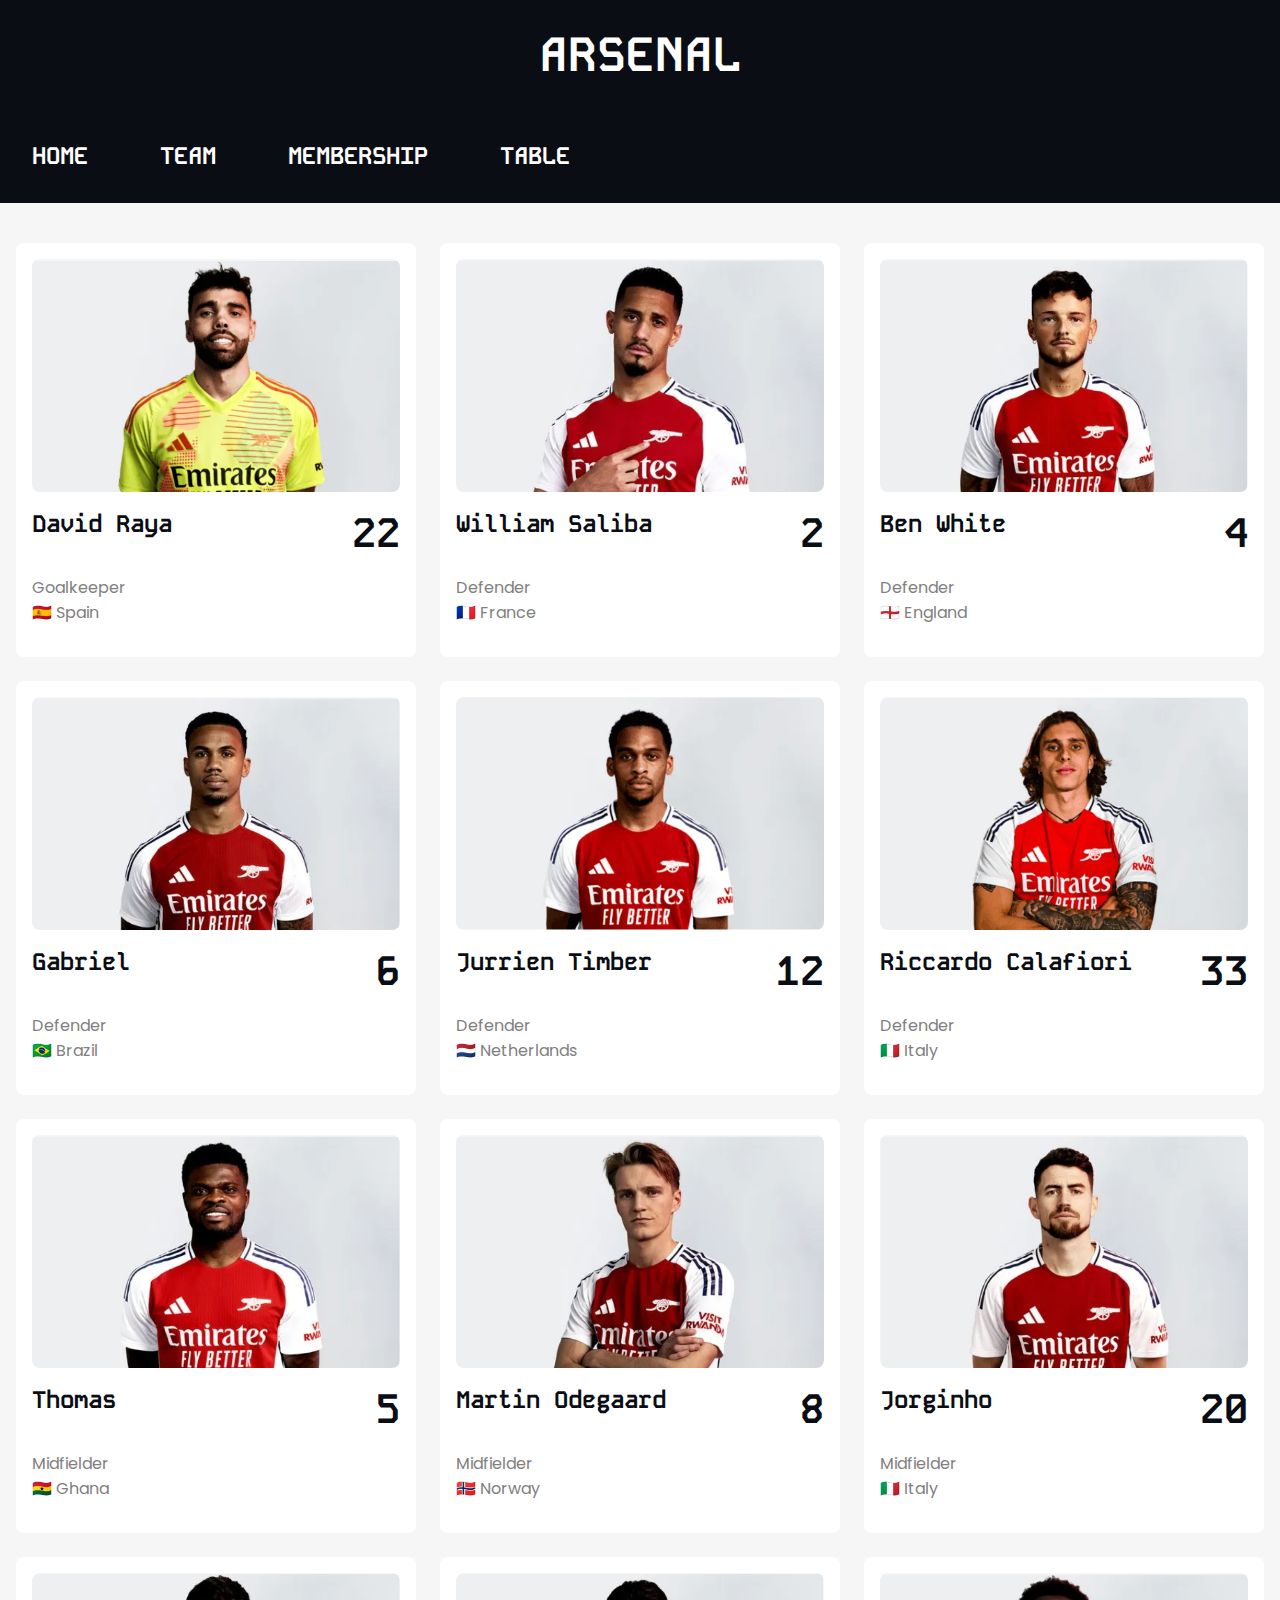
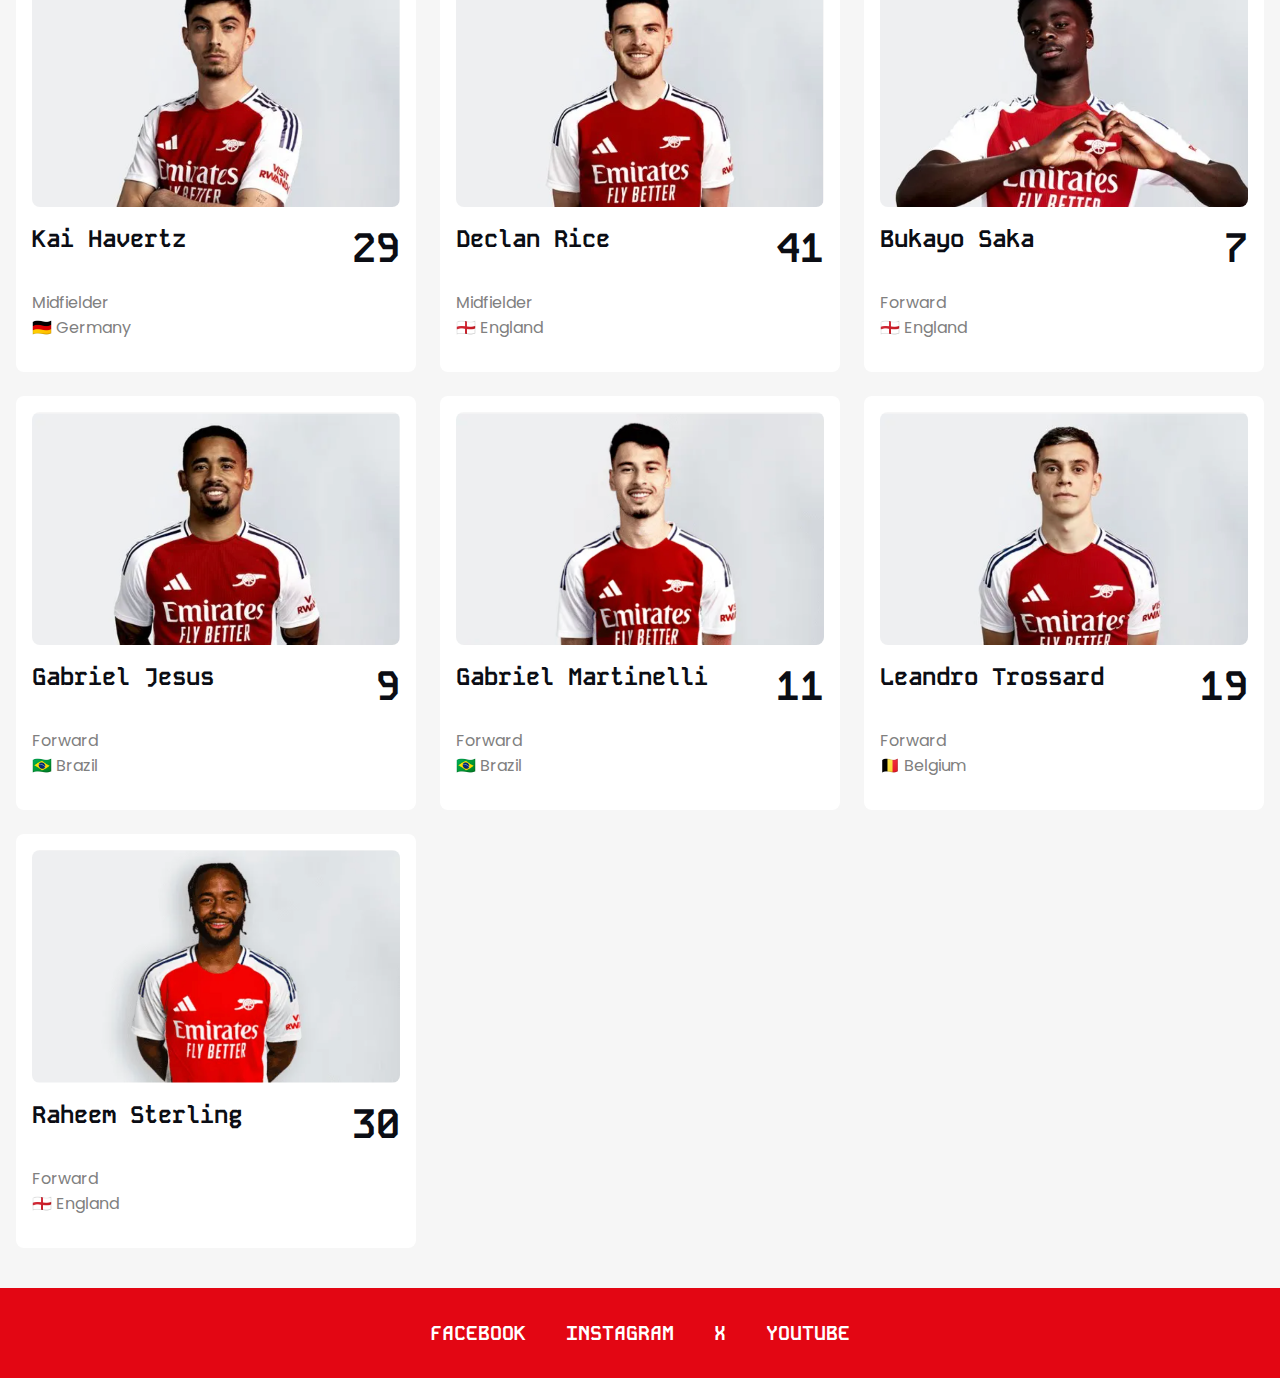
==== src/index.html @ 56d0495a "add assignment to github" ====
<!DOCTYPE html>
<html lang="en">
<head>
    <meta charset="UTF-8">
    <meta name="viewport" content="width=device-width, initial-scale=1.0">
    <link rel="stylesheet" href="./css/reset.css">
    <link rel="stylesheet" href="./css/variables.css">
    <link rel="stylesheet" href="./css/navbar.css">
    <link rel="stylesheet" href="./css/style.css">
    <link rel="stylesheet" href="./css/index.css">
    <title>Document</title>
</head>
<body>
    <header>
        <h1><a href="#">Arsenal</a></h1>
    </header>
    <main>
        <nav class="navbar">
            <input type="checkbox" id="sidebar-active">
            <label 
                for="sidebar-active" 
                class="navbar__sidebar--open">
                <svg xmlns="http://www.w3.org/2000/svg" height="24px" viewBox="0 -960 960 960" width="24px" fill="#ffffff"><path d="M140-254.62v-59.99h680v59.99H140ZM140-450v-60h680v60H140Zm0-195.39v-59.99h680v59.99H140Z"/></svg>
            </label>
            <label 
                id="overlay" 
                for="sidebar-active">
            </label>
            <div class="links-container">
                <label 
                    for="sidebar-active" 
                    class="navbar__sidebar--close">
                    <svg xmlns="http://www.w3.org/2000/svg" height="24px" viewBox="0 -960 960 960" width="24px" fill="#ffffff"><path d="M256-213.85 213.85-256l224-224-224-224L256-746.15l224 224 224-224L746.15-704l-224 224 224 224L704-213.85l-224-224-224 224Z"/></svg>
                </label>
                
                <a href="#">Home</a>
                <a href="./index.html">Team</a>
                <a href="#">Membership</a>
                <a href="./pages/table.html">Table</a>
            </div>
        </nav>

        <section class="card-container">
            <div class="card card1">
                <img class="card__img" src="./assets/images/Raya.png" alt="Picture of David Raya">
                <div class="card__player">
                    <p>David Raya</p>
                    <p class="player__number">22</p>
                </div>
                <div class="card__info">
                    <p>Goalkeeper</p>
                    <p>🇪🇸 Spain</p>
                </div>
            </div>
            <div class="card card2">
                <img class="card__img" src="./assets/images/Saliba.png" alt="Picture of William Saliba">
                <div class="card__player">
                    <p>William Saliba</p>
                    <p class="player__number">2</p>
                </div>
                <div class="card__info">
                    <p>Defender</p>
                    <p>🇫🇷 France</p>
                </div>
            </div>
            <div class="card card3">
                <img class="card__img" src="./assets/images/White.png" alt="Picture of Ben White">
                <div class="card__player">
                    <p>Ben White</p>
                    <p class="player__number">4</p>
                </div>
                <div class="card__info">
                    <p>Defender</p>
                    <p>🏴󠁧󠁢󠁥󠁮󠁧󠁿 England</p>
                </div>
            </div>
            <div class="card card4">
                <img class="card__img" src="./assets/images/Gabriel.png" alt="Picture of Gabriel">
                <div class="card__player">
                    <p>Gabriel</p>
                    <p class="player__number">6</p>
                </div>
                <div class="card__info">
                    <p>Defender</p>
                    <p>🇧🇷 Brazil</p>
                </div>
            </div>
            <div class="card card5">
                <img class="card__img" src="./assets/images/Timber.png" alt="Picture of Jurrien Timber">
                <div class="card__player">
                    <p>Jurrien Timber</p>
                    <p class="player__number">12</p>
                </div>
                <div class="card__info">
                    <p>Defender</p>
                    <p>🇳🇱 Netherlands</p>
                </div>
            </div>
            <div class="card card6">
                <img class="card__img" src="./assets/images/Calafiori.png" alt="Picture of Riccardo Calafiori">
                <div class="card__player">
                    <p>Riccardo Calafiori</p>
                    <p class="player__number">33</p>
                </div>
                <div class="card__info">
                    <p>Defender</p>
                    <p>🇮🇹 Italy</p>
                </div>
            </div>
            <div class="card card7">
                <img class="card__img" src="./assets/images/Thomas.png" alt="Picture of Thomas Partey">
                <div class="card__player">
                    <p>Thomas</p>
                    <p class="player__number">5</p>
                </div>
                <div class="card__info">
                    <p>Midfielder</p>
                    <p>🇬🇭 Ghana</p>
                </div>
            </div>
            <div class="card card8">
                <img class="card__img" src="./assets/images/Odegaard.png" alt="Picture of Martin Odegaard">
                <div class="card__player">
                    <p>Martin Odegaard</p>
                    <p class="player__number">8</p>
                </div>
                <div class="card__info">
                    <p>Midfielder</p>
                    <p>🇳🇴 Norway</p>
                </div>
            </div>
            <div class="card card9">
                <img class="card__img" src="./assets/images/Jorginho.png" alt="Picture of Jorginho">
                <div class="card__player">
                    <p>Jorginho</p>
                    <p class="player__number">20</p>
                </div>
                <div class="card__info">
                    <p>Midfielder</p>
                    <p>🇮🇹 Italy</p>
                </div>
            </div>
            <div class="card card10">
                <img class="card__img" src="./assets/images/Havertz.png" alt="Picture of Kai Havertz">
                <div class="card__player">
                    <p>Kai Havertz</p>
                    <p class="player__number">29</p>
                </div>
                <div class="card__info">
                    <p>Midfielder</p>
                    <p>🇩🇪 Germany</p>
                </div>
            </div>
            <div class="card card11">
                <img class="card__img" src="./assets/images/Rice.png" alt="Picture of Declan Rice">
                <div class="card__player">
                    <p>Declan Rice</p>
                    <p class="player__number">41</p>
                </div>
                <div class="card__info">
                    <p>Midfielder</p>
                    <p>🏴󠁧󠁢󠁥󠁮󠁧󠁿 England</p>
                </div>
            </div>
            <div class="card card12">
                <img class="card__img" src="./assets/images/Saka.png" alt="Picture of Bukayo Saka">
                <div class="card__player">
                    <p>Bukayo Saka</p>
                    <p class="player__number">7</p>
                </div>
                <div class="card__info">
                    <p>Forward</p>
                    <p>🏴󠁧󠁢󠁥󠁮󠁧󠁿 England</p>
                </div>
            </div>
            <div class="card card13">
                <img class="card__img" src="./assets/images/Jesus.png" alt="Picture of Gabriel Jesus">
                <div class="card__player">
                    <p>Gabriel Jesus</p>
                    <p class="player__number">9</p>
                </div>
                <div class="card__info">
                    <p>Forward</p>
                    <p>🇧🇷 Brazil</p>
                </div>
            </div>
            <div class="card card14">
                <img class="card__img" src="./assets/images/Martinelli.png" alt="Picture of Gabriel Martinelli">
                <div class="card__player">
                    <p>Gabriel Martinelli</p>
                    <p class="player__number">11</p>
                </div>
                <div class="card__info">
                    <p>Forward</p>
                    <p>🇧🇷 Brazil</p>
                </div>
            </div>
            <div class="card card15">
                <img class="card__img" src="./assets/images/Trossard.png" alt="Picture of Leandro Trossard">
                <div class="card__player">
                    <p>Leandro Trossard</p>
                    <p class="player__number">19</p>
                </div>
                <div class="card__info">
                    <p>Forward</p>
                    <p>🇧🇪 Belgium</p>
                </div>
            </div>
            <div class="card card16">
                <img class="card__img" src="./assets/images/Sterling.png" alt="Picture of Raheem Sterling">
                <div class="card__player">
                    <p>Raheem Sterling</p>
                    <p class="player__number">30</p>
                </div>
                <div class="card__info">
                    <p>Forward</p>
                    <p>🏴󠁧󠁢󠁥󠁮󠁧󠁿 England</p>
                </div>
            </div>
        </section>
    </main>
    <footer>
        <section class="social">
            <a href="#">Facebook</a>
            <a href="#">Instagram</a>
            <a href="#">X</a>
            <a href="#">Youtube</a>
        </section>
    </footer>
</body>
</html>
---- src/css/variables.css ----
:root {
    --primary-background-color: #e30613;
    --secondary-background-color: #F6F6F6;
    --tertiary-background-color: #ffffff;

    --primary-color: #0B0D14;
    --secondary-color: #ffffff;
    --tertiary-color: #808080;
    --primary-color-opacity: #0b0d1407;

    --space-x-small: 0.5rem;
    --space-small: 0.75rem;
    --space-medium: 1rem;
    --space-large: 1.5rem;
    --space-x-large: 2rem;
    --space-xx-large: 2.5rem;

    --border-radius: 0.5rem;

    --font-size-small: 0.75rem;
    --font-size-medium: 1rem;
    --font-size-large: 1.125rem;
    --font-size-x-large: 1.25rem;
    --font-size-xx-large: 1.5rem;
}
---- src/css/navbar.css ----
.navbar {
    width: 100%;
    height: auto;
    min-height: 6vh;
    font-family: "KodeMono-Bold", sans-serif;
    background-color: var(--primary-color);
    display: flex;
    justify-content: flex-start;
    align-items: center;
    position: sticky;
    top: 0;
}

.links-container {
    height: 100%;
    display: flex;
    flex-direction: column;
    align-items: flex-start;
    justify-content: flex-start;

    position: fixed;
    top: 0;
    left: -100%;
    z-index: 10;
    width: 200px;

    background-color: var(--primary-color);
    box-shadow: 2px 0 5px rgba(0, 0, 0, 0.2);
    transition: 0.5s ease-out;
}

nav a {
    height: auto;
    width: 100%;
    padding: var(--space-medium);
    color: var(--secondary-color);
}

nav a:hover {
    color: var(--primary-background-color);
}

nav svg:hover{
    fill: var(--primary-background-color);
    cursor: pointer;
}

.navbar__sidebar--open,
.navbar__sidebar--close {
    padding: var(--space-medium);
    display: flex;
    align-items: center;
}

#sidebar-active {
    display: none;
}

#sidebar-active:checked ~ .links-container {
    left: 0;
}

@media screen and (min-width: 768px) {
    .navbar {
        padding: var(--space-medium);
    }
    
    .links-container {
        width: auto;
        flex-direction: row;
        align-items: center;
        justify-content: flex-start;
        gap: var(--space-xx-large);

        position: static;

        box-shadow: none;
        transition: none;
    }

    nav a {
        font-size: var(--font-size-xx-large);
    }
    
    .navbar__sidebar--open,
    .navbar__sidebar--close {
        display: none;
    }
}

@media screen and (min-width: 1024px) {
    .navbar {
        min-height: 8vh;
    }
}
---- src/css/style.css ----
@font-face {
    font-family: "Poppins-Regular";
    src: url(../assets/fonts/Poppins-Regular.ttf);
}

@font-face {
    font-family: "KodeMono-Regular";
    src: url(../assets/fonts/KodeMono-Regular.ttf);
}

@font-face {
    font-family: "KodeMono-Bold";
    src: url(../assets/fonts/KodeMono-Bold.ttf);
}

header {
    height: auto;
    min-height: 12vh;
    font-family: "KodeMono-Bold", sans-serif;
    font-size: var(--font-size-x-large);
    background-color: var(--primary-color);
    color: var(--secondary-color);
    display: flex;
    justify-content: flex-start;
    align-items: center;
    padding: var(--space-medium);
}

header a {
    color: var(--secondary-color);
}

header a:hover {
    color: var(--primary-background-color);
}

body {
    width: 100%;
    height: auto;
    min-height: 100vh;
    font-family: "Poppins-Regular", sans-serif;
    font-size: var(--font-size-medium);
    background-color: var(--secondary-background-color);
    color: var(--primary-color);
}

footer {
    width: 100%;
    height: auto;
    min-height: 10vh;
    background-color: var(--primary-background-color);
    padding: var(--space-medium);
    display: flex;
    justify-content: center;
    align-items: center;
}

.social {
    font-family: "KodeMono-Bold", sans-serif;
}

.social a {
    color: var(--secondary-color);
}

.social a:hover {
    color: var(--primary-color);
}

@media screen and (min-width: 768px) {
    header {
        justify-content: center;
    }

    .social {
        display: flex;
        justify-content: center;
        gap: var(--space-xx-large);
    }

    .social a {
        font-size: var(--font-size-x-large);
    }
}

@media screen and (min-width: 1024px) {
    header {
        font-size: var(--font-size-xx-large);
    }

    footer {
        padding: var(--space-x-large);
    }
}
---- src/css/index.css ----
.card-container {
    width: 100%;
    height: auto;
    display: grid;
    grid-template-columns: repeat(4, 1fr);
    gap: var(--space-large);
    padding: var(--space-medium);
}

.card {
    max-width: 400px;
    min-width: 300px;
    background-color: var(--tertiary-background-color);
    display: flex;
    flex-direction: column;
    justify-self: center;
    border-radius: var(--border-radius);
    padding: var(--space-medium);
}

.card:hover {
    background-color: var(--secondary-background-color);
    cursor: pointer;
}

.card__img {
    width: 100%;
    height: auto;
    border-radius: var(--border-radius);
    margin-bottom: var(--space-medium);
}

.card__player {
    display: flex;
    justify-content: space-between;
    font-family: "KodeMono-Bold", sans-serif;
    font-size: var(--font-size-xx-large);
    margin-bottom: var(--space-medium);
}

.player__number {
    font-size: 2.5rem;
    padding-left: var(--space-x-large);
}

.card__info {
    color: var(--tertiary-color);
    margin-bottom: var(--space-medium);
}

.card1 {
    grid-column: 1/5;
    grid-row: 1/2;
}

.card2 {
    grid-column: 1/5;
    grid-row: 2/3;
}

.card3 {
    grid-column: 1/5;
    grid-row: 3/4;
}

.card4 {
    grid-column: 1/5;
    grid-row: 4/5;
}

.card5 {
    grid-column: 1/5;
    grid-row: 5/6;
}

.card6 {
    grid-column: 1/5;
    grid-row: 6/7;
}

.card7 {
    grid-column: 1/5;
    grid-row: 7/8;
}

.card8 {
    grid-column: 1/5;
    grid-row: 8/9;
}

.card9 {
    grid-column: 1/5;
    grid-row: 9/10;
}

.card10 {
    grid-column: 1/5;
    grid-row: 10/11;
}

.card11 {
    grid-column: 1/5;
    grid-row: 11/12;
}

.card12 {
    grid-column: 1/5;
    grid-row: 12/13;
}

.card13 {
    grid-column: 1/5;
    grid-row: 13/14;
}

.card14 {
    grid-column: 1/5;
    grid-row: 14/15;
}

.card15 {
    grid-column: 1/5;
    grid-row: 15/16;
}

.card16 {
    grid-column: 1/5;
    grid-row: 16/17;
}

@media screen and (min-width: 768px) {
    .card-container {
        grid-template-columns: repeat(8, 1fr);
        padding: var(--space-large) var(--space-medium);
    }
    
    .card2 {
        grid-column: 5/9;
        grid-row: 1/2;
    }
    
    .card3 {
        grid-row: 2/3;
    }
    
    .card4 {
        grid-column: 5/9;
        grid-row: 2/3;
    }
    
    .card5 {
        grid-row: 3/4;
    }
    
    .card6 {
        grid-column: 5/9;
        grid-row: 3/4;
    }
    
    .card7 {
        grid-row: 4/5;
    }
    
    .card8 {
        grid-column: 5/9;
        grid-row: 4/5;
    }
    
    .card9 {
        grid-row: 5/6;
    }
    
    .card10 {
        grid-column: 5/9;
        grid-row: 5/6;
    }
    
    .card11 {
        grid-row: 6/7;
    }
    
    .card12 {
        grid-column: 5/9;
        grid-row: 6/7;
    }
    
    .card13 {
        grid-row: 7/8;
    }
    
    .card14 {
        grid-column: 5/9;
        grid-row: 7/8;
    }
    
    .card15 {
        grid-row: 8/9;
    }
    
    .card16 {
        grid-column: 5/9;
        grid-row: 8/9;
    }
}

@media screen and (min-width: 1024px) {
    .card-container {
        grid-template-columns: repeat(12, 1fr);
        padding: var(--space-xx-large) var(--space-medium);
    }
    
    .card3 {
        grid-column: 9/13;
        grid-row: 1/2;
    }
    
    .card4 {
        grid-column: 1/5;
    }
    
    .card5 {
        grid-column: 5/9;
        grid-row: 2/3;
    }
    
    .card6 {
        grid-column: 9/13;
        grid-row: 2/3;
    }
    
    .card7 {
        grid-row: 3/4;
    }
    
    .card8 {
        grid-row: 3/4;
    }
    
    .card9 {
        grid-column: 9/13;
        grid-row: 3/4;
    }
    
    .card10 {
        grid-column: 1/5;
        grid-row: 4/5;
    }
    
    .card11 {
        grid-column: 5/9;
        grid-row: 4/5;
    }
    
    .card12 {
        grid-column: 9/13;
        grid-row: 4/5;
    }
    
    .card13 {
        grid-row: 5/6;
    }
    
    .card14 {
        grid-row: 5/6;
    }
    
    .card15 {
        grid-column: 9/13;
        grid-row: 5/6;
    }
    
    .card16 {
        grid-column: 1/5;
        grid-row: 6/7;
    }
}

@media screen and (min-width: 1440px) {
    .card-container {
        grid-template-columns: repeat(16, 1fr);
    }
    
    .card4 {
        grid-column: 13/17;
        grid-row: 1/2;
    }
    
    .card5 {
        grid-column: 1/5;
    }
    
    .card6 {
        grid-column: 5/9;
    }
    
    .card7 {
        grid-column: 9/13;
        grid-row: 2/3;
    }
    
    .card8 {
        grid-column: 13/17;
        grid-row: 2/3;
    }
    
    .card9 {
        grid-column: 1/5;
    }
    
    .card10 {
        grid-column: 5/9;
        grid-row: 3/4;
    }
    
    .card11 {
        grid-column: 9/13;
        grid-row: 3/4;
    }
    
    .card12 {
        grid-column: 13/17;
        grid-row: 3/4;
    }
    
    .card13 {
        grid-row: 4/5;
    }
    
    .card14 {
        grid-row: 4/5;
    }
    
    .card15 {
        grid-row: 4/5;
    }
    
    .card16 {
        grid-column: 13/17;
        grid-row: 4/5;
    }
}
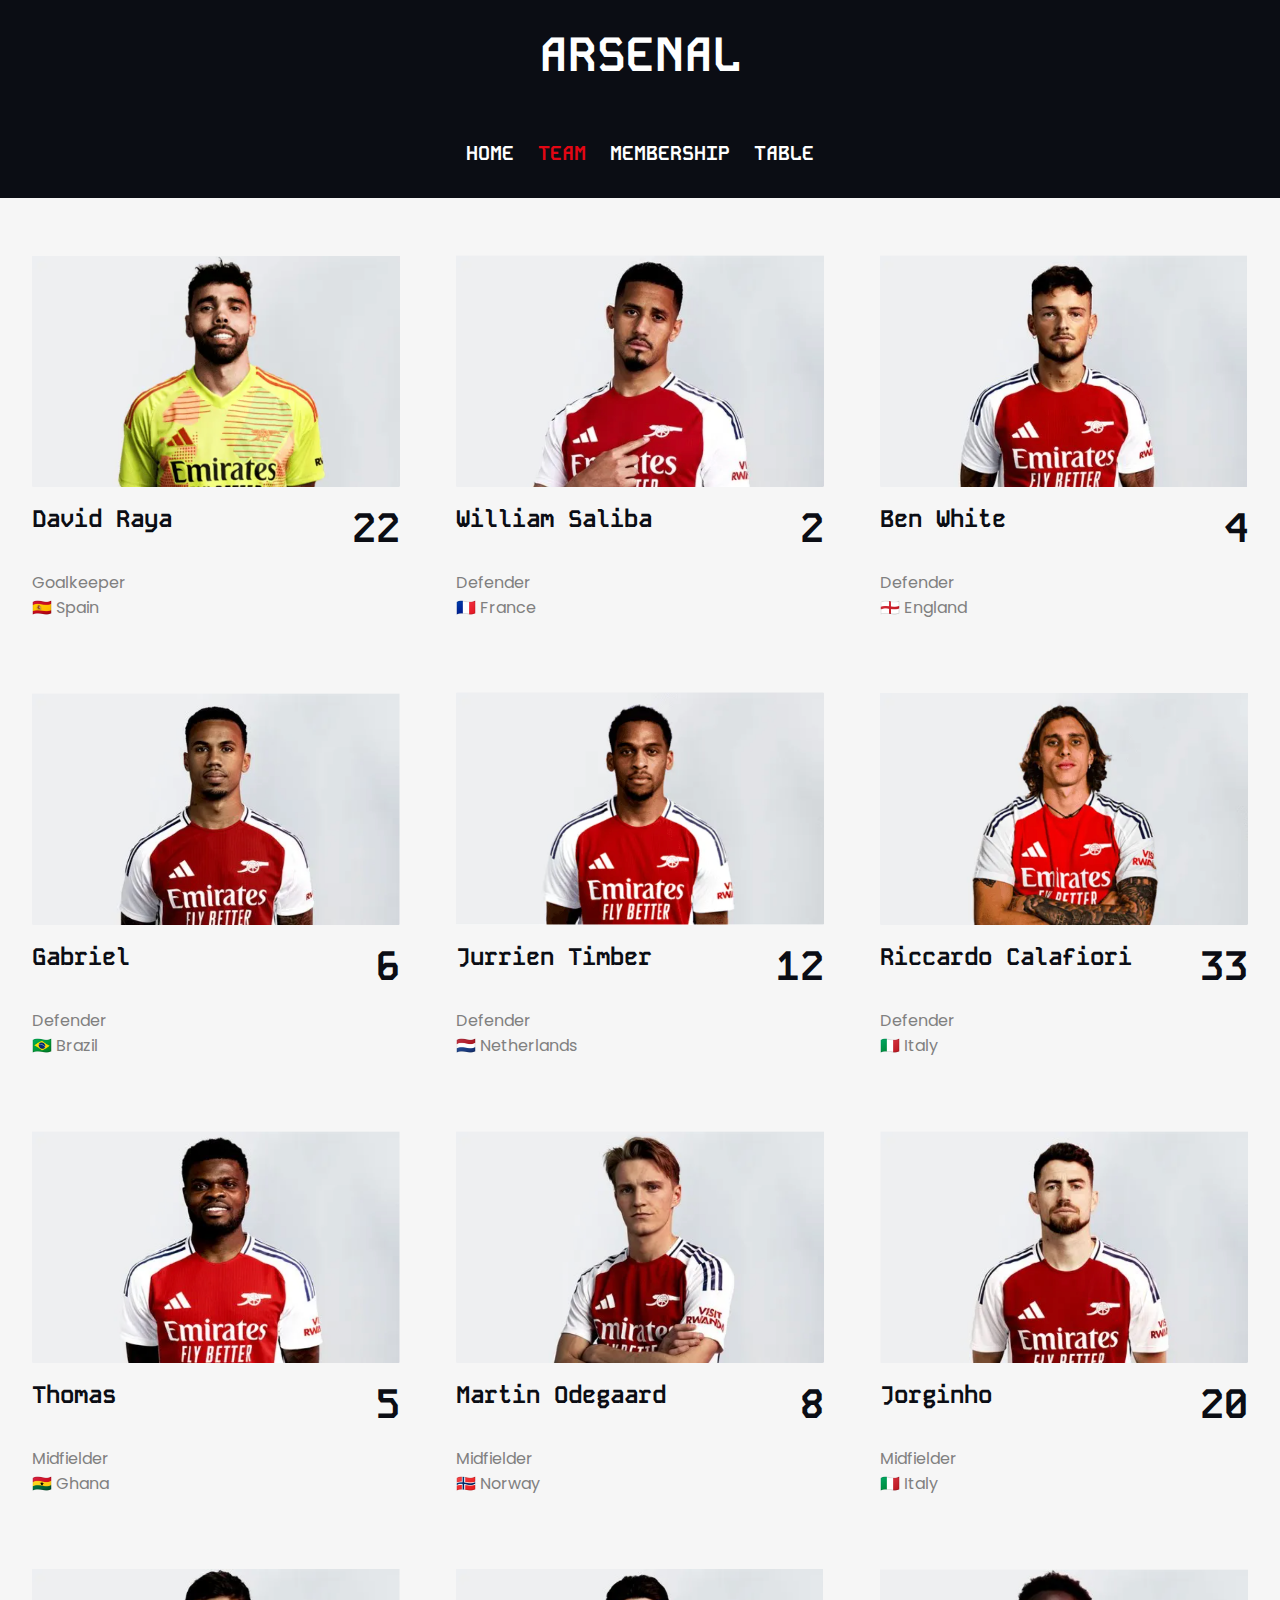
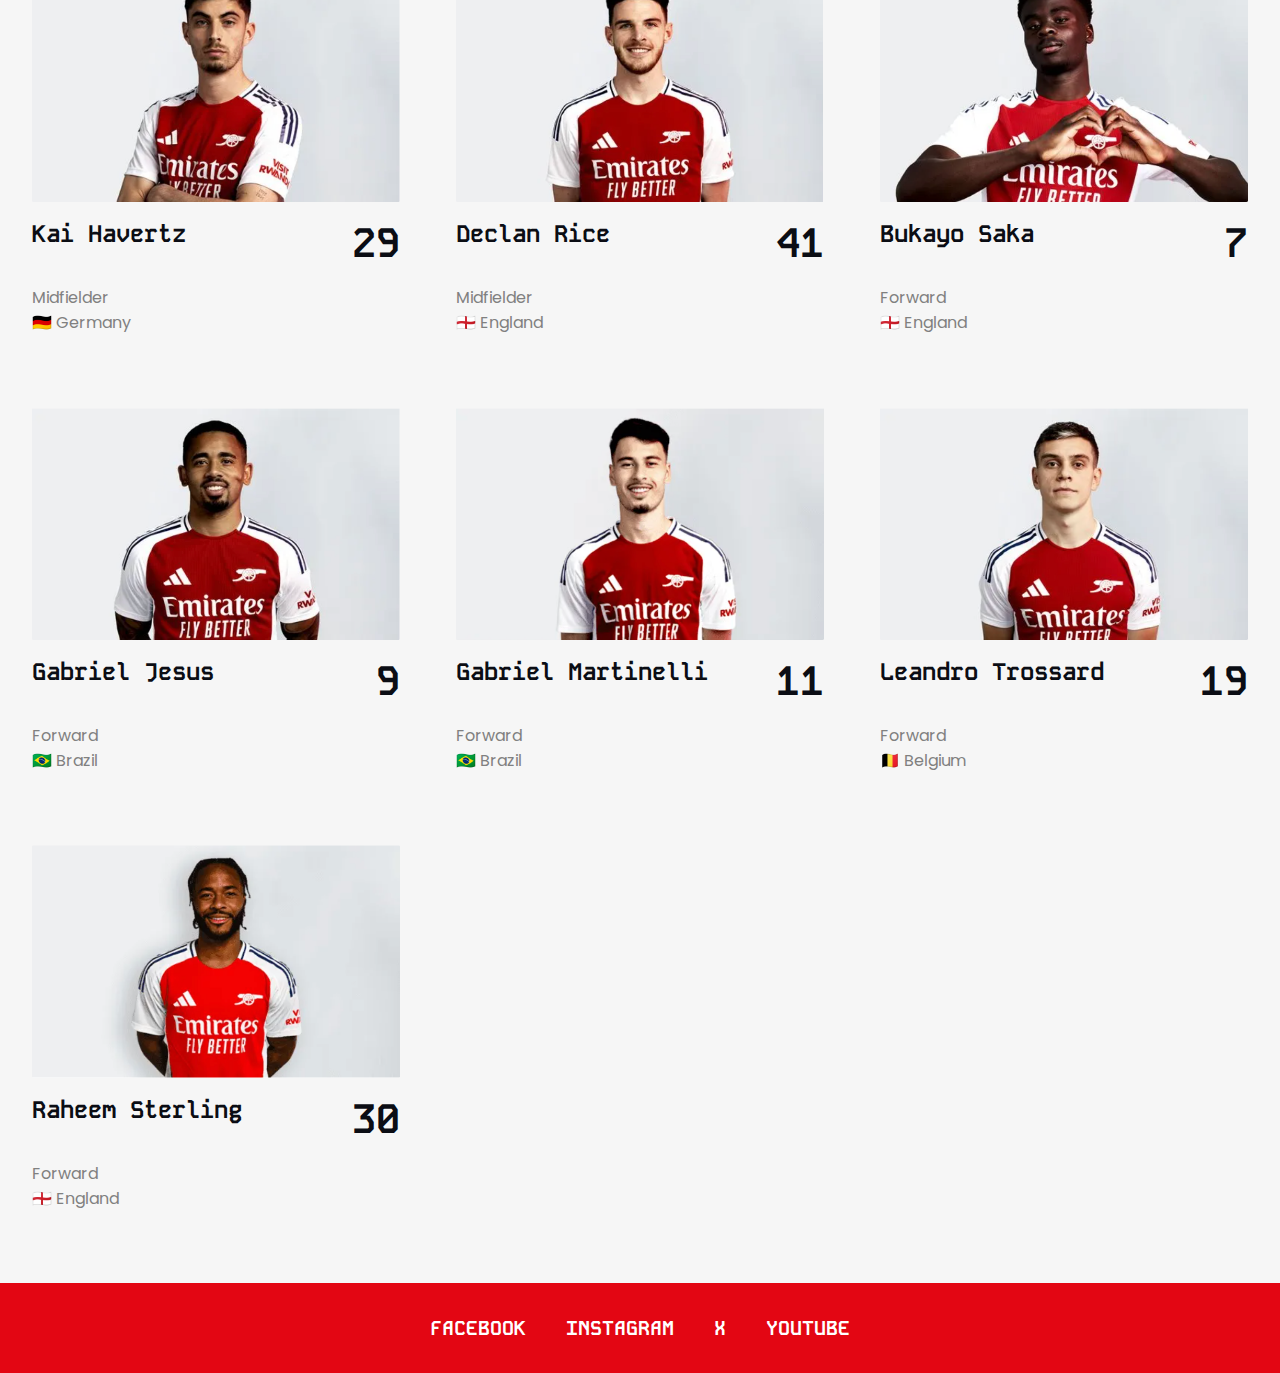
==== commit 014d30c1: "create new navbar, add comments" ====
--- a/src/index.html
+++ b/src/index.html
@@ -8,38 +8,31 @@
     <link rel="stylesheet" href="./css/navbar.css">
     <link rel="stylesheet" href="./css/style.css">
     <link rel="stylesheet" href="./css/index.css">
-    <title>Document</title>
+    <title>Team</title>
 </head>
 <body>
     <header>
+        <!-- heading -->
         <h1><a href="#">Arsenal</a></h1>
     </header>
     <main>
         <nav class="navbar">
-            <input type="checkbox" id="sidebar-active">
-            <label 
-                for="sidebar-active" 
-                class="navbar__sidebar--open">
-                <svg xmlns="http://www.w3.org/2000/svg" height="24px" viewBox="0 -960 960 960" width="24px" fill="#ffffff"><path d="M140-254.62v-59.99h680v59.99H140ZM140-450v-60h680v60H140Zm0-195.39v-59.99h680v59.99H140Z"/></svg>
-            </label>
-            <label 
-                id="overlay" 
-                for="sidebar-active">
-            </label>
-            <div class="links-container">
-                <label 
-                    for="sidebar-active" 
-                    class="navbar__sidebar--close">
-                    <svg xmlns="http://www.w3.org/2000/svg" height="24px" viewBox="0 -960 960 960" width="24px" fill="#ffffff"><path d="M256-213.85 213.85-256l224-224-224-224L256-746.15l224 224 224-224L746.15-704l-224 224 224 224L704-213.85l-224-224-224 224Z"/></svg>
-                </label>
-                
-                <a href="#">Home</a>
-                <a href="./index.html">Team</a>
-                <a href="#">Membership</a>
-                <a href="./pages/table.html">Table</a>
-            </div>
+            <!-- toggle -->
+            <div class="navbar__toggle-container">
+                <button class="navbar__toggle">
+                    <svg class="navbar__toggle-svg" xmlns="http://www.w3.org/2000/svg" height="24px" viewBox="0 -960 960 960" width="24px" fill="#ffffff"><path d="M140-254.62v-59.99h680v59.99H140ZM140-450v-60h680v60H140Zm0-195.39v-59.99h680v59.99H140Z"/></svg>
+                </button>
+            </div>
+            <!-- navbar links -->
+            <div class="navbar__links-container">
+                <ul class="navbar__links">
+                    <li class="navbar__link"><a href="#">Home</a></li>
+                    <li class="navbar__link navbar__link--active"><a href="./index.html">Team</a></li>
+                    <li class="navbar__link"><a href="#">Membership</a></li>
+                    <li class="navbar__link"><a href="./pages/table.html">Table</a></li>
+                </ul>
         </nav>
-
+        <!-- main content -->
         <section class="card-container">
             <div class="card card1">
                 <img class="card__img" src="./assets/images/Raya.png" alt="Picture of David Raya">
@@ -219,6 +212,7 @@
             </div>
         </section>
     </main>
+    <!-- footer -->
     <footer>
         <section class="social">
             <a href="#">Facebook</a>
@@ -227,5 +221,6 @@
             <a href="#">Youtube</a>
         </section>
     </footer>
+    <script src="./js/app.js"></script>
 </body>
 </html>--- a/src/css/variables.css
+++ b/src/css/variables.css
@@ -1,4 +1,5 @@
 :root {
+    /* color */
     --primary-background-color: #e30613;
     --secondary-background-color: #F6F6F6;
     --tertiary-background-color: #ffffff;
@@ -8,6 +9,7 @@
     --tertiary-color: #808080;
     --primary-color-opacity: #0b0d1407;
 
+    /* spacing */
     --space-x-small: 0.5rem;
     --space-small: 0.75rem;
     --space-medium: 1rem;
@@ -15,8 +17,10 @@
     --space-x-large: 2rem;
     --space-xx-large: 2.5rem;
 
-    --border-radius: 0.5rem;
+    /* border radius */
+    --border-radius: 0.1rem;
 
+    /* font size */
     --font-size-small: 0.75rem;
     --font-size-medium: 1rem;
     --font-size-large: 1.125rem;
--- a/src/css/navbar.css
+++ b/src/css/navbar.css
@@ -1,95 +1,118 @@
+/* mobile */
 .navbar {
     width: 100%;
-    height: auto;
-    min-height: 6vh;
+    height: 6vh;
     font-family: "KodeMono-Bold", sans-serif;
     background-color: var(--primary-color);
     display: flex;
-    justify-content: flex-start;
+    justify-content: space-between;
     align-items: center;
     position: sticky;
     top: 0;
+    padding: var(--space-medium) var(--space-small);
 }
 
-.links-container {
-    height: 100%;
+/* toggle */
+.navbar__toggle-container {
     display: flex;
-    flex-direction: column;
-    align-items: flex-start;
-    justify-content: flex-start;
-
-    position: fixed;
-    top: 0;
-    left: -100%;
-    z-index: 10;
-    width: 200px;
-
-    background-color: var(--primary-color);
-    box-shadow: 2px 0 5px rgba(0, 0, 0, 0.2);
-    transition: 0.5s ease-out;
+    justify-content: center;
+    align-items: center;
 }
 
-nav a {
-    height: auto;
-    width: 100%;
+.navbar__toggle {
+    background-color: transparent;
+    border: none;
+    z-index: 1;
+}
+
+.navbar__toggle-svg {
+    visibility: visible;
+    cursor: pointer;
+}
+
+.navbar__toggle-svg:hover {
+    fill: var(--primary-background-color);
+}
+
+/* links */
+.navbar__links {
+    position: absolute;
+    top: 6vh;
+    left: -1000px;
+    width: 50%;
+    height: 100vh;
+    flex-direction: column;
+    transition: 0.5s;
+    display: flex;
+    justify-content: start;
+    align-items: flex-start; 
     padding: var(--space-medium);
+    background-color: var(--primary-color);
+}
+
+.navbar__links--active {
+    left: 0;
+}
+
+.navbar__links a {
     color: var(--secondary-color);
 }
 
-nav a:hover {
+.navbar__links a:hover {
     color: var(--primary-background-color);
 }
 
-nav svg:hover{
-    fill: var(--primary-background-color);
-    cursor: pointer;
+.navbar__link {
+    margin-bottom: var(--space-medium);
 }
 
-.navbar__sidebar--open,
-.navbar__sidebar--close {
-    padding: var(--space-medium);
-    display: flex;
-    align-items: center;
+.navbar__link--active a {
+    color: var(--primary-background-color);
 }
 
-#sidebar-active {
-    display: none;
-}
-
-#sidebar-active:checked ~ .links-container {
-    left: 0;
-}
-
+/* tablet */
 @media screen and (min-width: 768px) {
     .navbar {
-        padding: var(--space-medium);
-    }
-    
-    .links-container {
-        width: auto;
-        flex-direction: row;
-        align-items: center;
-        justify-content: flex-start;
-        gap: var(--space-xx-large);
-
-        position: static;
-
-        box-shadow: none;
-        transition: none;
+        height: 10vh;
+        justify-content: center;
     }
 
     nav a {
-        font-size: var(--font-size-xx-large);
+        font-size: var(--font-size-x-large);
+        padding: 0;
     }
     
-    .navbar__sidebar--open,
-    .navbar__sidebar--close {
+    .navbar__toggle-svg {
         display: none;
+    }
+
+    .navbar__links-container {
+        height: 100%;
+        display: flex;
+        align-items: center;
+        justify-content: center;
+    }
+
+    .navbar__links {
+        height: 100%;
+        width: 100%;
+        position: static;
+        display: flex;
+        flex-direction: row;
+        justify-content: center;
+        align-items: center;
+        gap: var(--space-large);
+        transition: 0s;
+    }
+    
+    .navbar__link {
+        margin-bottom: 0;
     }
 }
 
+/* desktop small */
 @media screen and (min-width: 1024px) {
-    .navbar {
-        min-height: 8vh;
+    .navbar__links-container {
+        padding: 0 var(--space-large);
     }
 }--- a/src/css/style.css
+++ b/src/css/style.css
@@ -13,15 +13,17 @@
     src: url(../assets/fonts/KodeMono-Bold.ttf);
 }
 
+/* mobile */
+/* header */
 header {
     height: auto;
     min-height: 12vh;
     font-family: "KodeMono-Bold", sans-serif;
     font-size: var(--font-size-x-large);
+    color: var(--secondary-color);
     background-color: var(--primary-color);
-    color: var(--secondary-color);
     display: flex;
-    justify-content: flex-start;
+    justify-content: center;
     align-items: center;
     padding: var(--space-medium);
 }
@@ -34,6 +36,7 @@
     color: var(--primary-background-color);
 }
 
+/* body */
 body {
     width: 100%;
     height: auto;
@@ -44,6 +47,7 @@
     color: var(--primary-color);
 }
 
+/* footer */
 footer {
     width: 100%;
     height: auto;
@@ -55,6 +59,7 @@
     align-items: center;
 }
 
+/* links */
 .social {
     font-family: "KodeMono-Bold", sans-serif;
 }
@@ -67,6 +72,7 @@
     color: var(--primary-color);
 }
 
+/* tablet */
 @media screen and (min-width: 768px) {
     header {
         justify-content: center;
@@ -83,6 +89,7 @@
     }
 }
 
+/* desktop small */
 @media screen and (min-width: 1024px) {
     header {
         font-size: var(--font-size-xx-large);
--- a/src/css/index.css
+++ b/src/css/index.css
@@ -1,3 +1,5 @@
+/* mobile */
+/* card content */
 .card-container {
     width: 100%;
     height: auto;
@@ -10,7 +12,8 @@
 .card {
     max-width: 400px;
     min-width: 300px;
-    background-color: var(--tertiary-background-color);
+    background-color: transparent;
+    transition: 0.2s;
     display: flex;
     flex-direction: column;
     justify-self: center;
@@ -19,7 +22,8 @@
 }
 
 .card:hover {
-    background-color: var(--secondary-background-color);
+    background-color: var(--tertiary-background-color);
+    box-shadow: 1px 1px 5px var(--primary-color-opacity);
     cursor: pointer;
 }
 
@@ -48,6 +52,7 @@
     margin-bottom: var(--space-medium);
 }
 
+/* placement of cards */
 .card1 {
     grid-column: 1/5;
     grid-row: 1/2;
@@ -128,12 +133,14 @@
     grid-row: 16/17;
 }
 
+/* tablet */
 @media screen and (min-width: 768px) {
     .card-container {
         grid-template-columns: repeat(8, 1fr);
         padding: var(--space-large) var(--space-medium);
     }
     
+    /* placement of cards */
     .card2 {
         grid-column: 5/9;
         grid-row: 1/2;
@@ -203,12 +210,14 @@
     }
 }
 
+/* desktop small */
 @media screen and (min-width: 1024px) {
     .card-container {
         grid-template-columns: repeat(12, 1fr);
         padding: var(--space-xx-large) var(--space-medium);
     }
     
+    /* placement of cards */
     .card3 {
         grid-column: 9/13;
         grid-row: 1/2;
@@ -275,11 +284,13 @@
     }
 }
 
+/* desktop large */
 @media screen and (min-width: 1440px) {
     .card-container {
         grid-template-columns: repeat(16, 1fr);
     }
     
+    /* placement of cards */
     .card4 {
         grid-column: 13/17;
         grid-row: 1/2;
